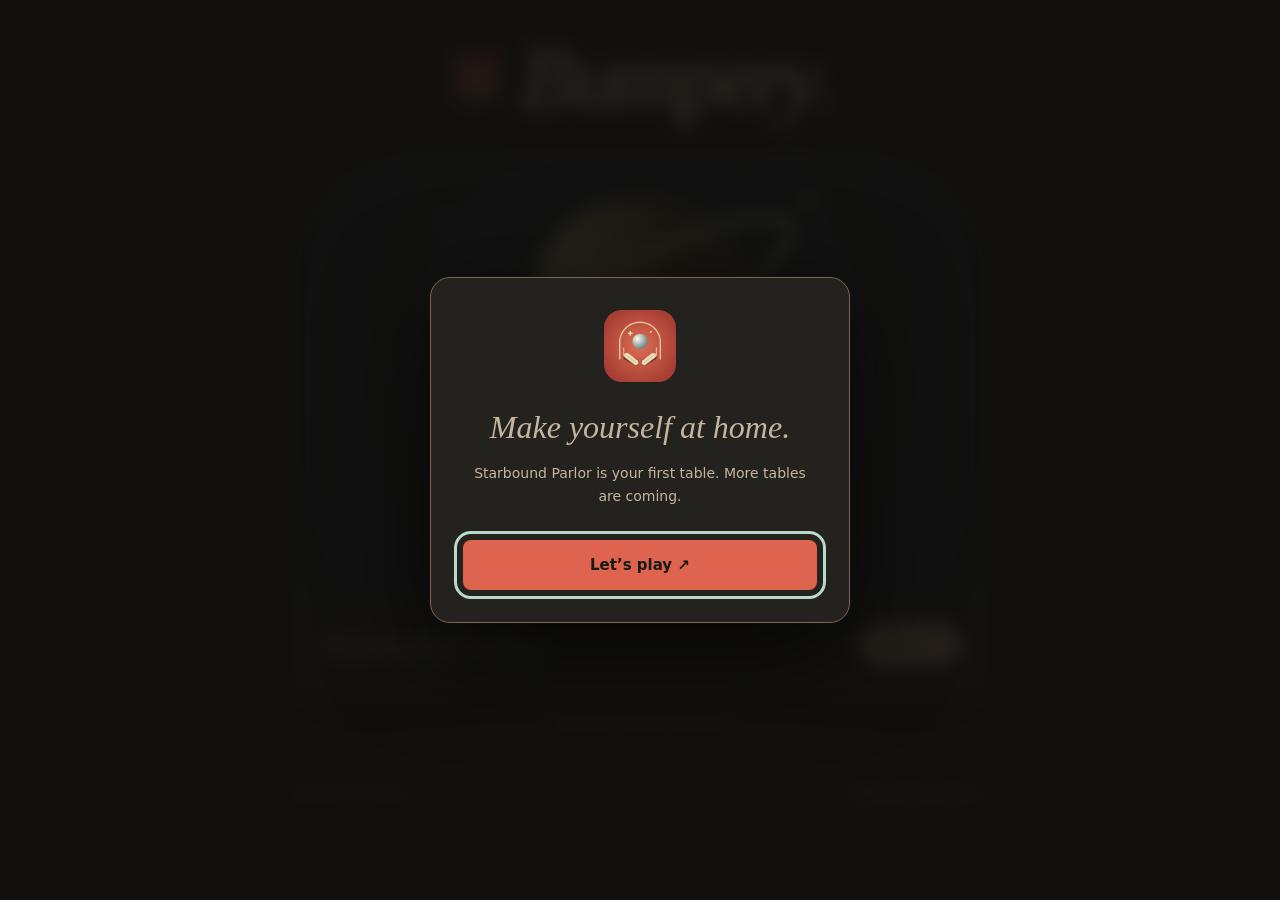
==== extension/index.html @ 480f9865 "Launch Bumpery with Starbound Parlor, Home Screen installation, and global scores" ====
<!doctype html>
<html lang="en">
<head>
<meta charset="utf-8"><meta name="viewport" content="width=device-width, initial-scale=1, viewport-fit=cover">
<meta name="theme-color" content="#191817"><meta name="color-scheme" content="dark">
<meta name="apple-mobile-web-app-capable" content="yes"><meta name="mobile-web-app-capable" content="yes"><meta name="apple-mobile-web-app-status-bar-style" content="black-translucent"><meta name="apple-mobile-web-app-title" content="Bumpery">
<meta name="description" content="Bumpery. A little place for pinball. Play Starbound Parlor, save it to your Home Screen, and come back for more tables.">
<title>Bumpery</title><link rel="icon" href="icon.svg" type="image/svg+xml"><link rel="manifest" href="app.webmanifest"><link rel="apple-touch-icon" sizes="180x180" href="icons/apple-touch-icon.png"><link rel="stylesheet" href="lobby.css">
<script src="tables.js" defer></script><script src="lobby.js" defer></script><script src="pwa.js" defer></script>
</head>
<body class="lobby">
<main class="arcade">
  <header class="brand"><img src="icon.svg" width="52" height="52" alt=""><h1>Bumpery<span aria-hidden="true">.</span></h1></header>
  <div id="table-list" class="table-list" aria-label="Pinball tables"></div>
  <p class="coming">More tables are coming.</p>
  <footer><span>Always free to play.</span><button id="install" type="button">Add to Home Screen ↗</button></footer>
  <noscript><p>Turn on JavaScript to play pinball.</p></noscript>
</main>
<dialog id="welcome" aria-label="Welcome to Bumpery">
  <img src="icons/icon-192.png" width="72" height="72" alt="Bumpery app icon">
  <p id="welcome-main" class="welcome-main">Make yourself at home.</p>
  <p id="welcome-copy">Starbound Parlor is your first table. More tables are coming.</p>
  <p id="install-steps" hidden>In Safari, tap <b>Share</b> <span aria-hidden="true">↥</span>, then <b>Add to Home Screen</b> and <b>Add</b>. If shown, keep <b>Open as Web App</b> on.</p>
  <p id="install-detail" hidden>Your own app icon. Full-screen play. Offline pinball after the first online visit.</p>
  <button id="welcome-close" type="button">Let’s play ↗</button>
</dialog>
</body></html>
---- extension/lobby.css ----
*{box-sizing:border-box} :root{color-scheme:dark;font-family:system-ui,-apple-system,sans-serif;color:#efdfc1;background:#191817}
body{margin:0;min-height:100dvh;background:radial-gradient(ellipse at 50% 12%,#3e2b2540,transparent 65%),#191817}
button,a{-webkit-tap-highlight-color:transparent}button{font:inherit;cursor:pointer}a,button{touch-action:manipulation}a:focus-visible,button:focus-visible{outline:3px solid #b9daca;outline-offset:6px}
.arcade{width:min(100%,740px);margin:auto;padding:max(30px,env(safe-area-inset-top)) max(22px,env(safe-area-inset-right)) max(26px,env(safe-area-inset-bottom)) max(22px,env(safe-area-inset-left))}
.brand{display:flex;align-items:center;justify-content:center;gap:15px;margin:0 0 30px}.brand img{transform:rotate(-8deg)}h1{margin:0;font:italic 900 clamp(54px,10vw,88px)/1.1 Georgia,serif;letter-spacing:-5px;text-shadow:2px 3px 0 #8d3c31}h1 span{color:#e36d50}
.table-list{display:grid;gap:28px}.table-card{display:block;position:relative;overflow:hidden;border:1px solid #79684c;border-radius:120px 120px 14px 14px;background:#14252a;color:#f3dfb1;text-decoration:none;box-shadow:0 20px 70px #0005,inset 0 0 0 5px #282622;transition:transform .18s,border-color .18s}.table-card:hover{transform:translateY(-3px);border-color:#e1bd7d}.table-card>img{display:block;width:100%;height:clamp(260px,49dvh,500px);object-fit:cover}.table-label{display:flex;align-items:center;justify-content:space-between;gap:16px;padding:23px 26px;border-top:1px solid #9b85583d;background:#202524}.table-label strong{font:400 clamp(24px,5vw,34px)/1.1 Georgia,serif}.play{background:#edc98b;color:#252a27;border-radius:30px;padding:12px 23px;font-weight:650;white-space:nowrap}
.coming{text-align:center;color:#bead94;font-size:14px;margin:24px 0 28px}footer{border-top:1px solid #edc98b24;display:flex;justify-content:space-between;align-items:center;gap:10px;color:#9e9280;font-size:12px;padding-top:12px}footer button{min-height:44px;border:0;background:none;color:#dccaab;font-size:12px;padding:8px 0}
dialog{width:min(90vw,420px);max-height:90dvh;overflow:auto;border:1px solid #79684c;border-radius:20px;background:#24221f;color:#efdfc1;padding:32px;box-shadow:0 25px 100px #000b;text-align:center}dialog::backdrop{background:#11100ee8;backdrop-filter:blur(9px)}dialog img{border-radius:18px}.welcome-main{font:italic 32px/1.15 Georgia,serif;margin:23px 0 16px}dialog p{font-size:14px;line-height:1.65;color:#c4b69e}#install-steps b{color:#f3e4c8}#install-detail{font-size:12px;color:#ab9d86}#welcome-close{width:100%;min-height:50px;margin-top:18px;border:0;border-radius:8px;background:#df644d;color:#171b18;font-weight:750;font-size:15px}
[hidden]{display:none!important}@media(max-width:420px){.brand{margin-bottom:22px}.brand img{width:42px;height:42px}h1{letter-spacing:-3px}.table-card{border-radius:85px 85px 12px 12px}.table-label{padding:19px 16px;gap:10px}.play{padding:11px 17px}footer{font-size:11px}}
@media(min-width:900px) and (min-height:1000px){.arcade{padding-top:80px}.brand{margin-bottom:46px}.table-card>img{height:56dvh;max-height:780px}.coming{margin:32px 0}}
@media(prefers-reduced-motion:reduce){.table-card{transition:none}.table-card:hover{transform:none}}
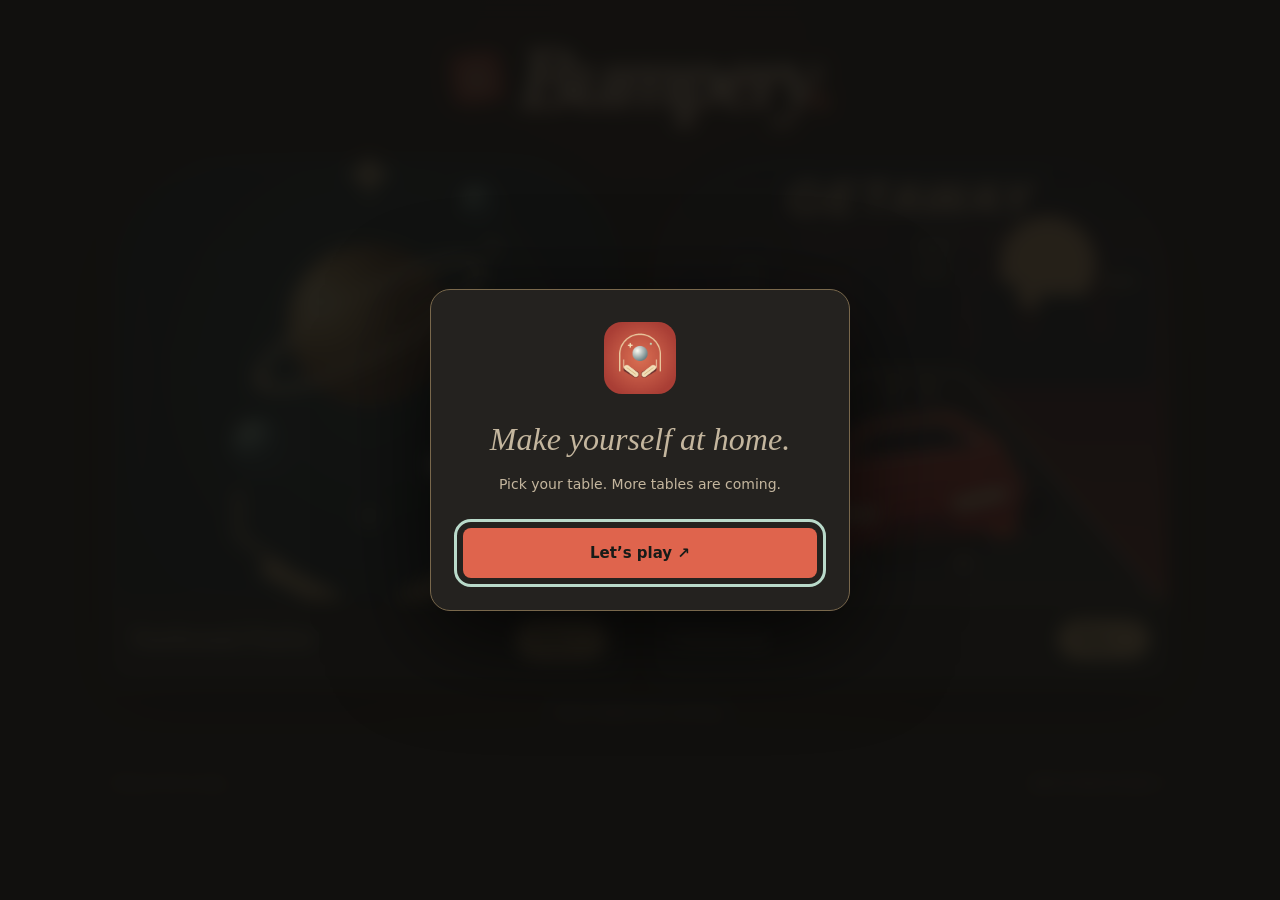
==== commit b81c748b: "Add Getaway table with locked-ball survival chase and independent scores" ====
--- a/extension/index.html
+++ b/extension/index.html
@@ -4,7 +4,7 @@
 <meta charset="utf-8"><meta name="viewport" content="width=device-width, initial-scale=1, viewport-fit=cover">
 <meta name="theme-color" content="#191817"><meta name="color-scheme" content="dark">
 <meta name="apple-mobile-web-app-capable" content="yes"><meta name="mobile-web-app-capable" content="yes"><meta name="apple-mobile-web-app-status-bar-style" content="black-translucent"><meta name="apple-mobile-web-app-title" content="Bumpery">
-<meta name="description" content="Bumpery. A little place for pinball. Play Starbound Parlor, save it to your Home Screen, and come back for more tables.">
+<meta name="description" content="Bumpery. A little place for pinball. Play Starbound Parlor and Getaway, save it to your Home Screen, and come back for more tables.">
 <title>Bumpery</title><link rel="icon" href="icon.svg" type="image/svg+xml"><link rel="manifest" href="app.webmanifest"><link rel="apple-touch-icon" sizes="180x180" href="icons/apple-touch-icon.png"><link rel="stylesheet" href="lobby.css">
 <script src="tables.js" defer></script><script src="lobby.js" defer></script><script src="pwa.js" defer></script>
 </head>
@@ -19,7 +19,7 @@
 <dialog id="welcome" aria-label="Welcome to Bumpery">
   <img src="icons/icon-192.png" width="72" height="72" alt="Bumpery app icon">
   <p id="welcome-main" class="welcome-main">Make yourself at home.</p>
-  <p id="welcome-copy">Starbound Parlor is your first table. More tables are coming.</p>
+  <p id="welcome-copy">Pick your table. More tables are coming.</p>
   <p id="install-steps" hidden>In Safari, tap <b>Share</b> <span aria-hidden="true">↥</span>, then <b>Add to Home Screen</b> and <b>Add</b>. If shown, keep <b>Open as Web App</b> on.</p>
   <p id="install-detail" hidden>Your own app icon. Full-screen play. Offline pinball after the first online visit.</p>
   <button id="welcome-close" type="button">Let’s play ↗</button>
--- a/extension/lobby.css
+++ b/extension/lobby.css
@@ -9,3 +9,4 @@
 [hidden]{display:none!important}@media(max-width:420px){.brand{margin-bottom:22px}.brand img{width:42px;height:42px}h1{letter-spacing:-3px}.table-card{border-radius:85px 85px 12px 12px}.table-label{padding:19px 16px;gap:10px}.play{padding:11px 17px}footer{font-size:11px}}
 @media(min-width:900px) and (min-height:1000px){.arcade{padding-top:80px}.brand{margin-bottom:46px}.table-card>img{height:56dvh;max-height:780px}.coming{margin:32px 0}}
 @media(prefers-reduced-motion:reduce){.table-card{transition:none}.table-card:hover{transform:none}}
+@media(min-width:760px){.arcade{width:min(100%,1100px);max-width:1100px}.table-list{grid-template-columns:repeat(2,minmax(0,1fr))}.table-label{padding:20px 18px}.table-label strong{font-size:27px}.play{padding:10px 17px}}
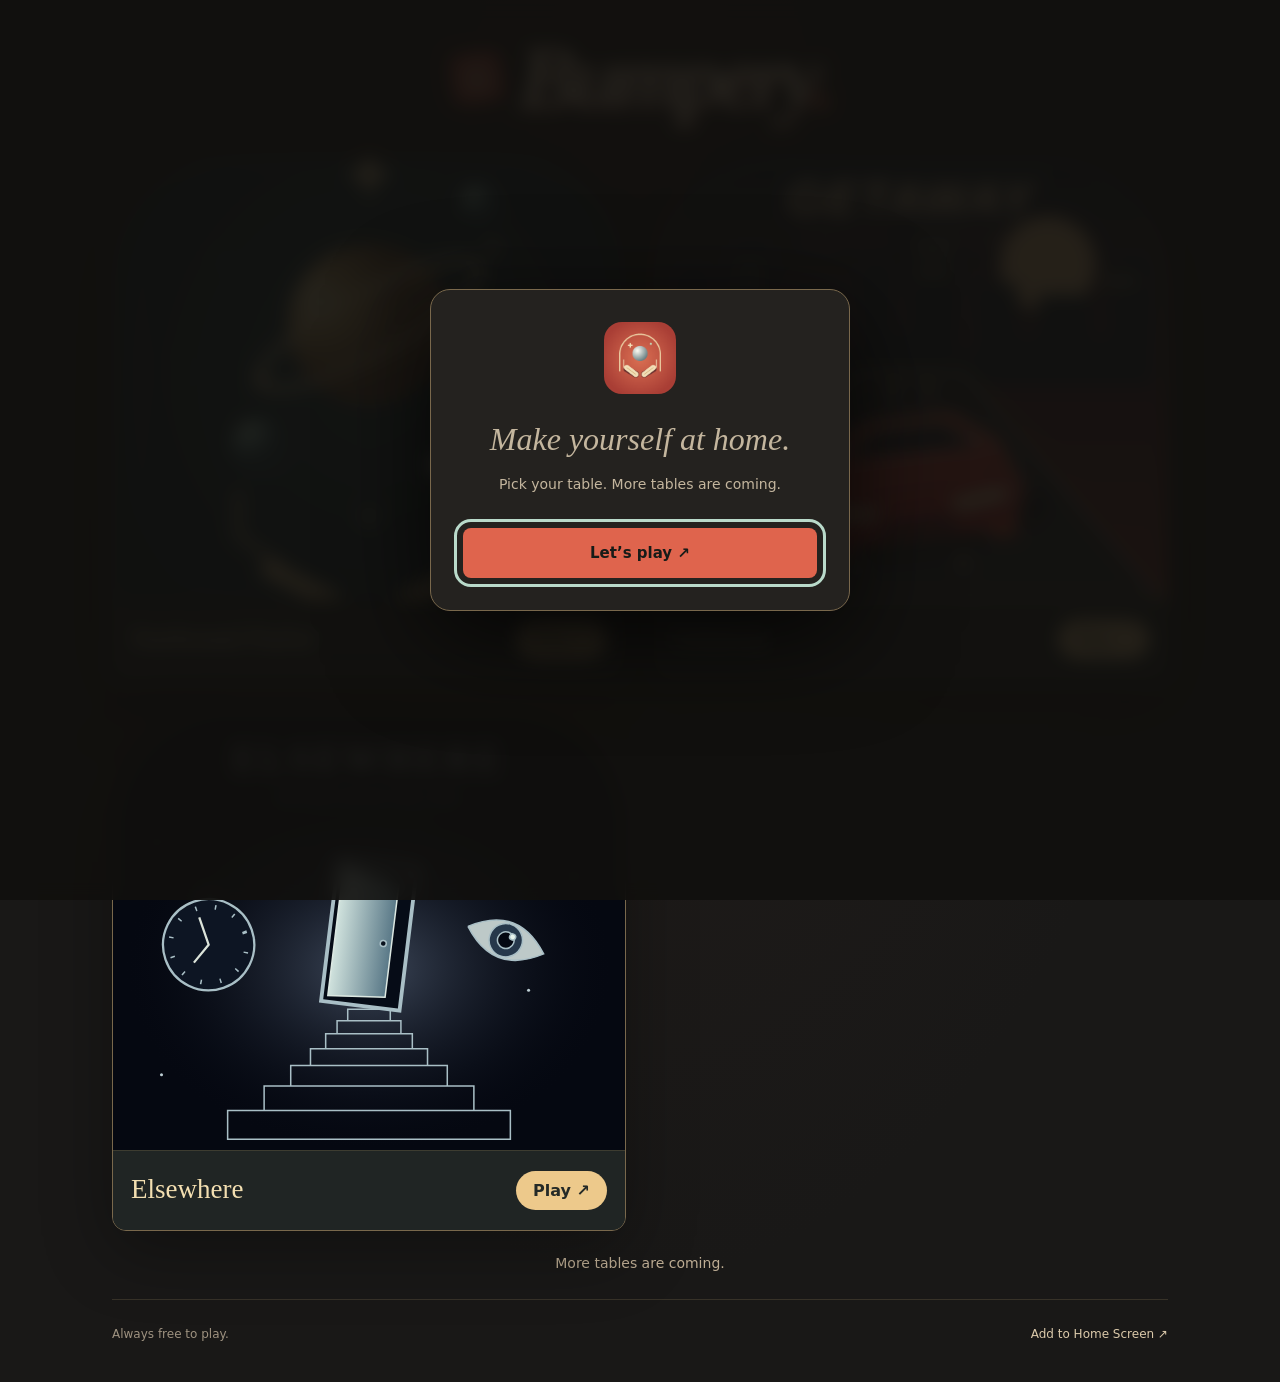
==== commit 38704901: "Add Elsewhere with eerie story intro and rare gravity-warp mode" ====
--- a/extension/index.html
+++ b/extension/index.html
@@ -4,7 +4,7 @@
 <meta charset="utf-8"><meta name="viewport" content="width=device-width, initial-scale=1, viewport-fit=cover">
 <meta name="theme-color" content="#191817"><meta name="color-scheme" content="dark">
 <meta name="apple-mobile-web-app-capable" content="yes"><meta name="mobile-web-app-capable" content="yes"><meta name="apple-mobile-web-app-status-bar-style" content="black-translucent"><meta name="apple-mobile-web-app-title" content="Bumpery">
-<meta name="description" content="Bumpery. A little place for pinball. Play Starbound Parlor and Getaway, save it to your Home Screen, and come back for more tables.">
+<meta name="description" content="Bumpery. A little place for pinball. Play Starbound Parlor, Getaway, and Elsewhere, save it to your Home Screen, and come back for more tables.">
 <title>Bumpery</title><link rel="icon" href="icon.svg" type="image/svg+xml"><link rel="manifest" href="app.webmanifest"><link rel="apple-touch-icon" sizes="180x180" href="icons/apple-touch-icon.png"><link rel="stylesheet" href="lobby.css">
 <script src="tables.js" defer></script><script src="lobby.js" defer></script><script src="pwa.js" defer></script>
 </head>
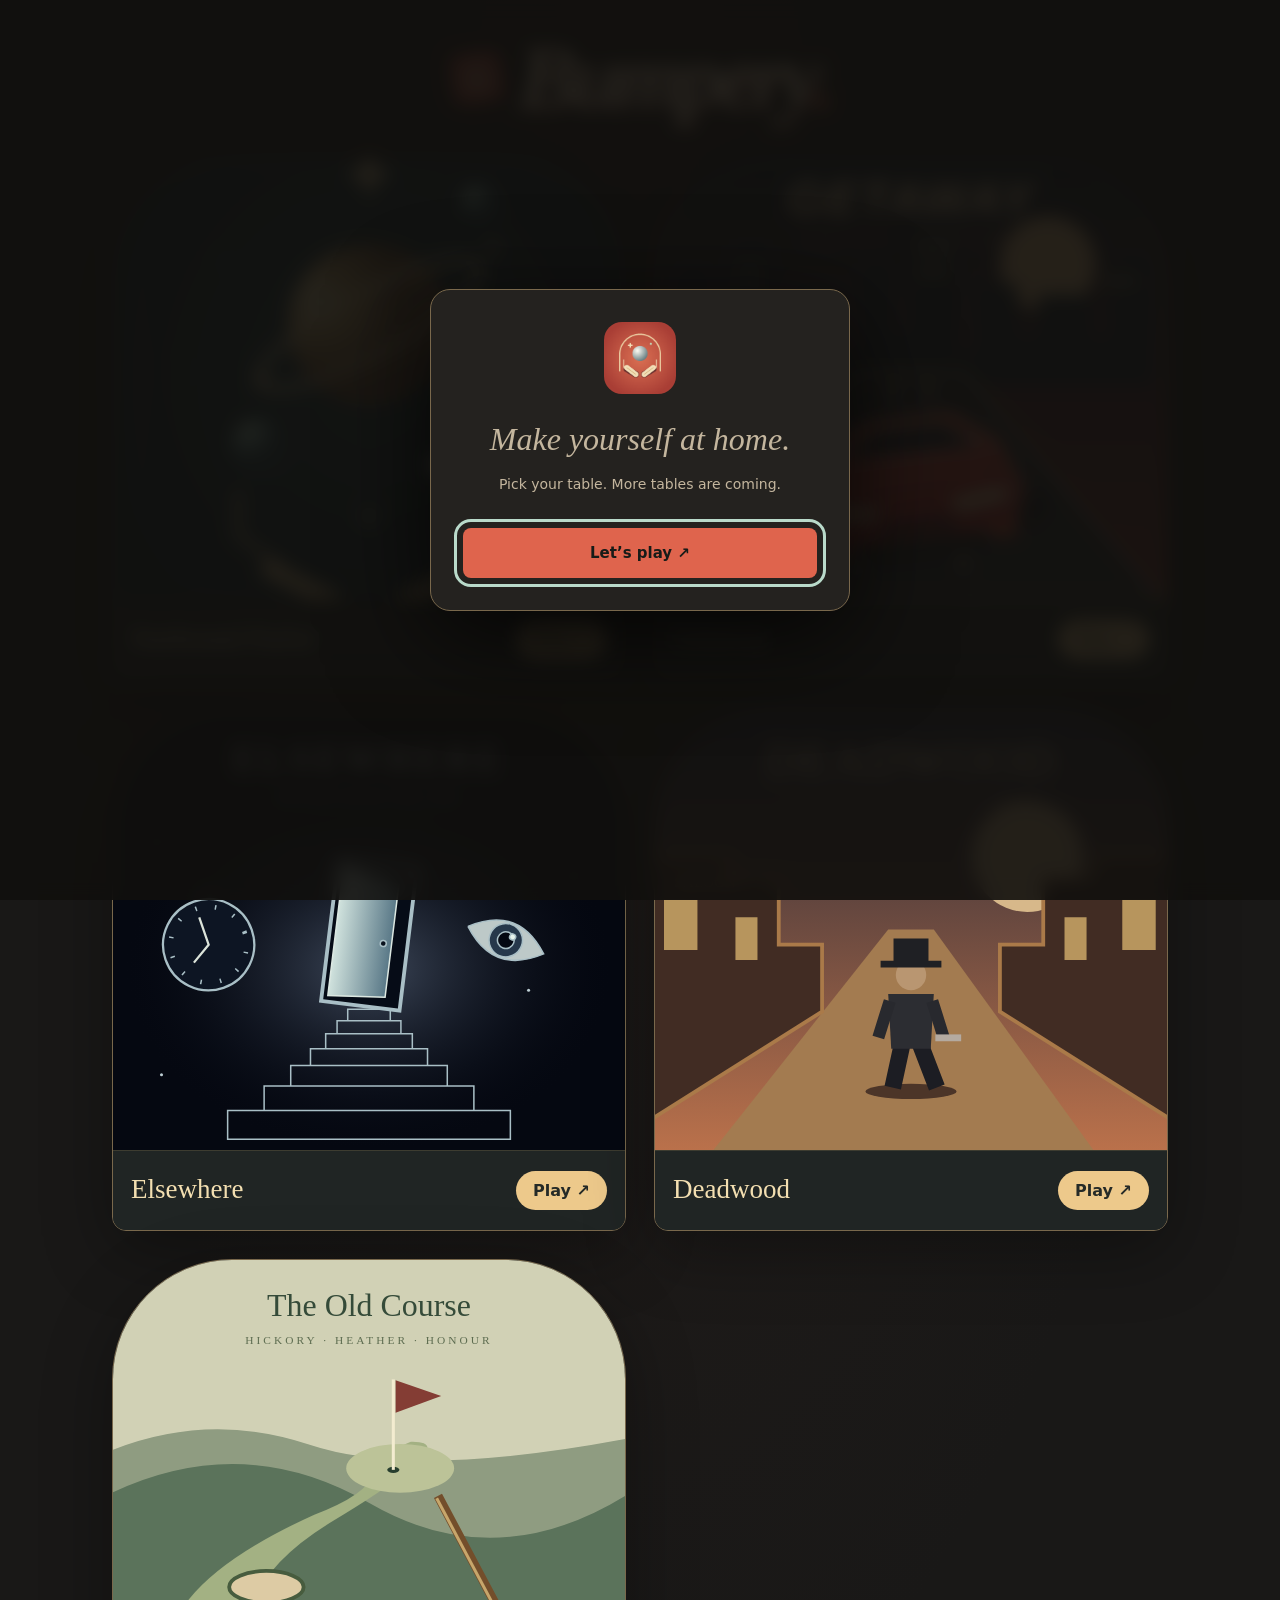
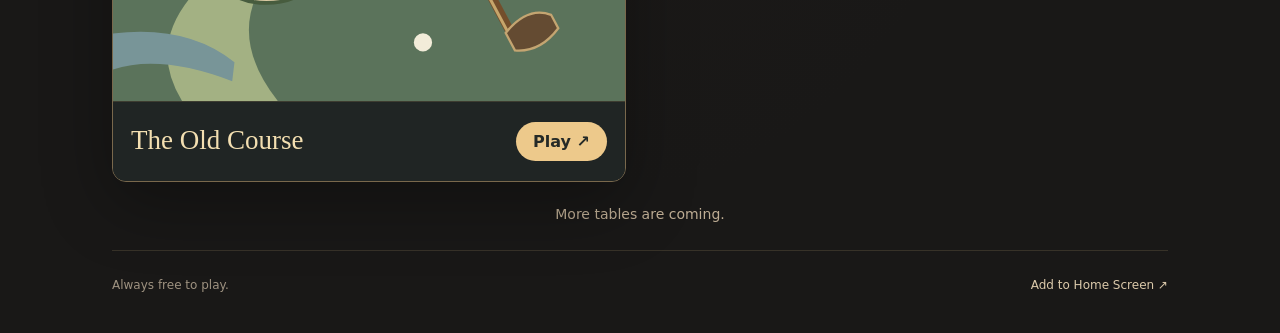
==== commit a714a92f: "Add Deadwood quick-draw showdowns and The Old Course nine-hole golf" ====
--- a/extension/index.html
+++ b/extension/index.html
@@ -4,7 +4,7 @@
 <meta charset="utf-8"><meta name="viewport" content="width=device-width, initial-scale=1, viewport-fit=cover">
 <meta name="theme-color" content="#191817"><meta name="color-scheme" content="dark">
 <meta name="apple-mobile-web-app-capable" content="yes"><meta name="mobile-web-app-capable" content="yes"><meta name="apple-mobile-web-app-status-bar-style" content="black-translucent"><meta name="apple-mobile-web-app-title" content="Bumpery">
-<meta name="description" content="Bumpery. A little place for pinball. Play Starbound Parlor, Getaway, and Elsewhere, save it to your Home Screen, and come back for more tables.">
+<meta name="description" content="Bumpery. A little place for pinball. Explore five original tables, save it to your Home Screen, and come back for more tables.">
 <title>Bumpery</title><link rel="icon" href="icon.svg" type="image/svg+xml"><link rel="manifest" href="app.webmanifest"><link rel="apple-touch-icon" sizes="180x180" href="icons/apple-touch-icon.png"><link rel="stylesheet" href="lobby.css">
 <script src="tables.js" defer></script><script src="lobby.js" defer></script><script src="pwa.js" defer></script>
 </head>
